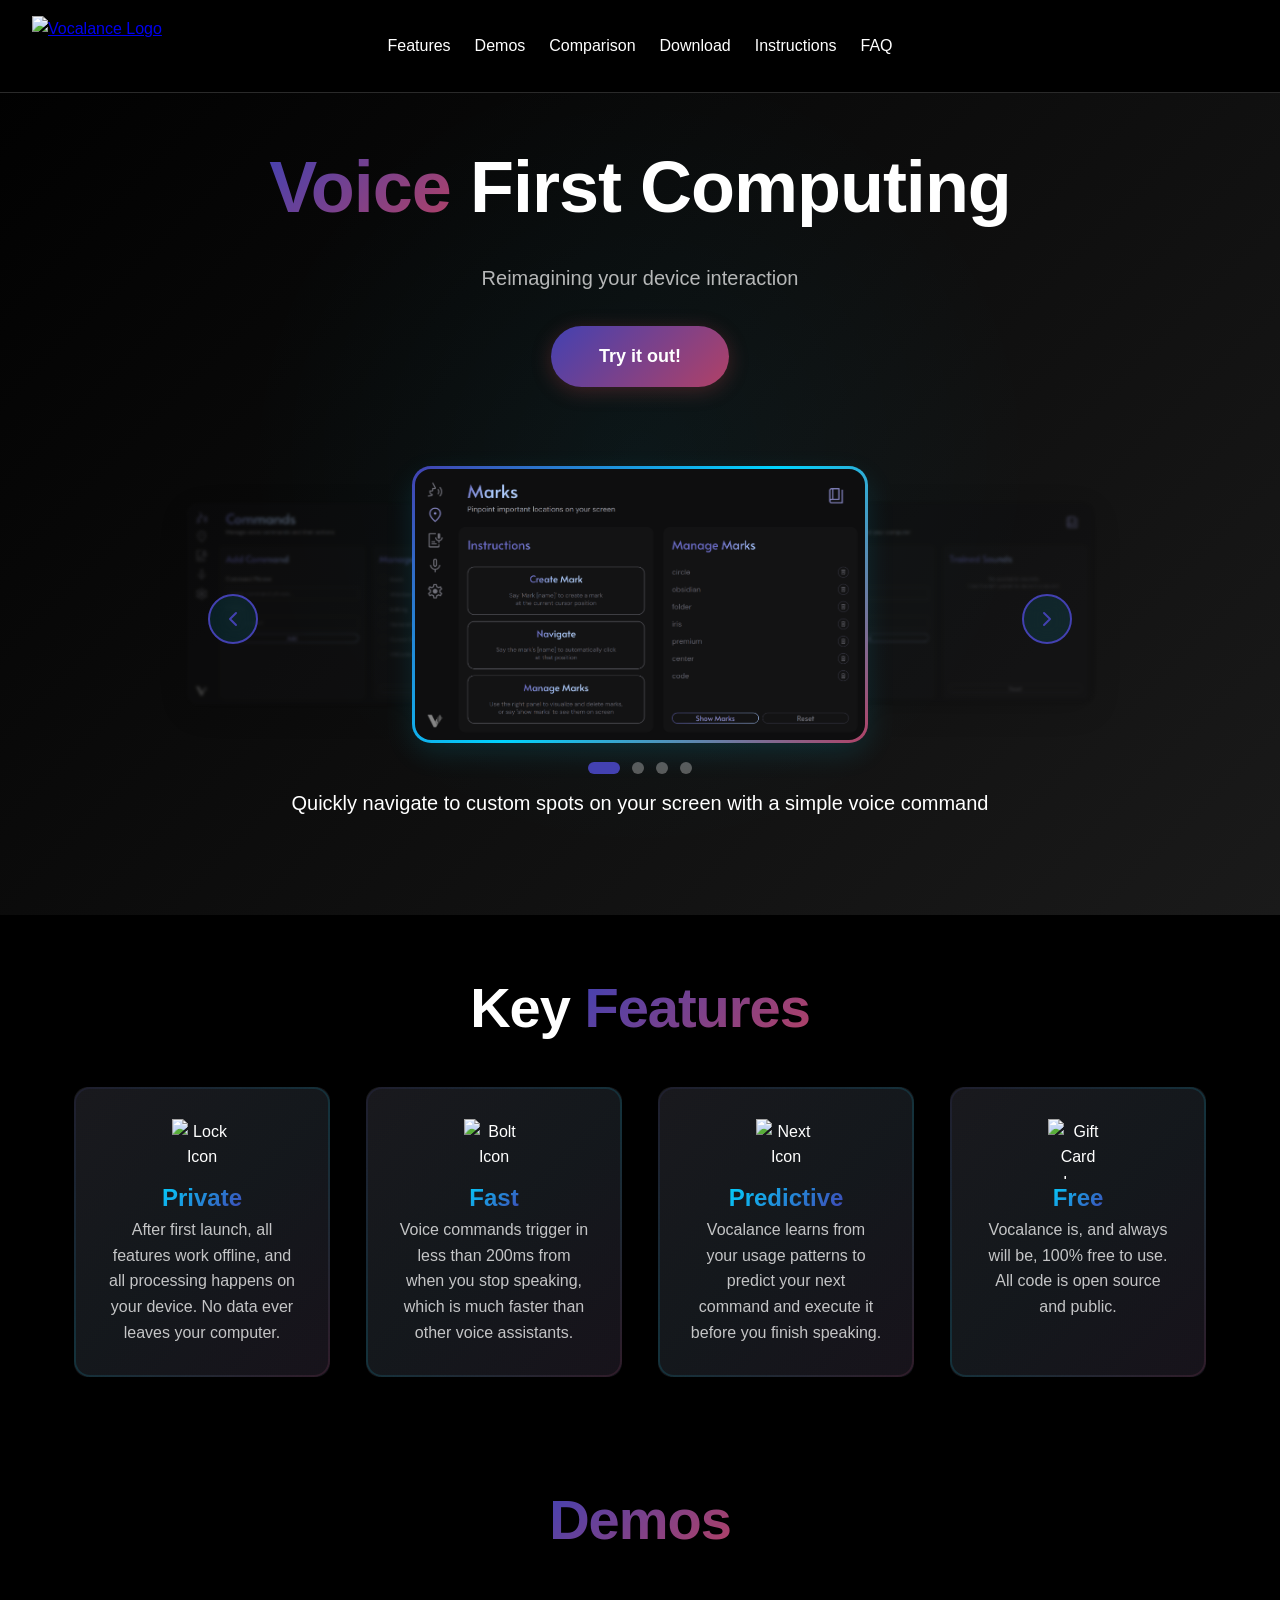
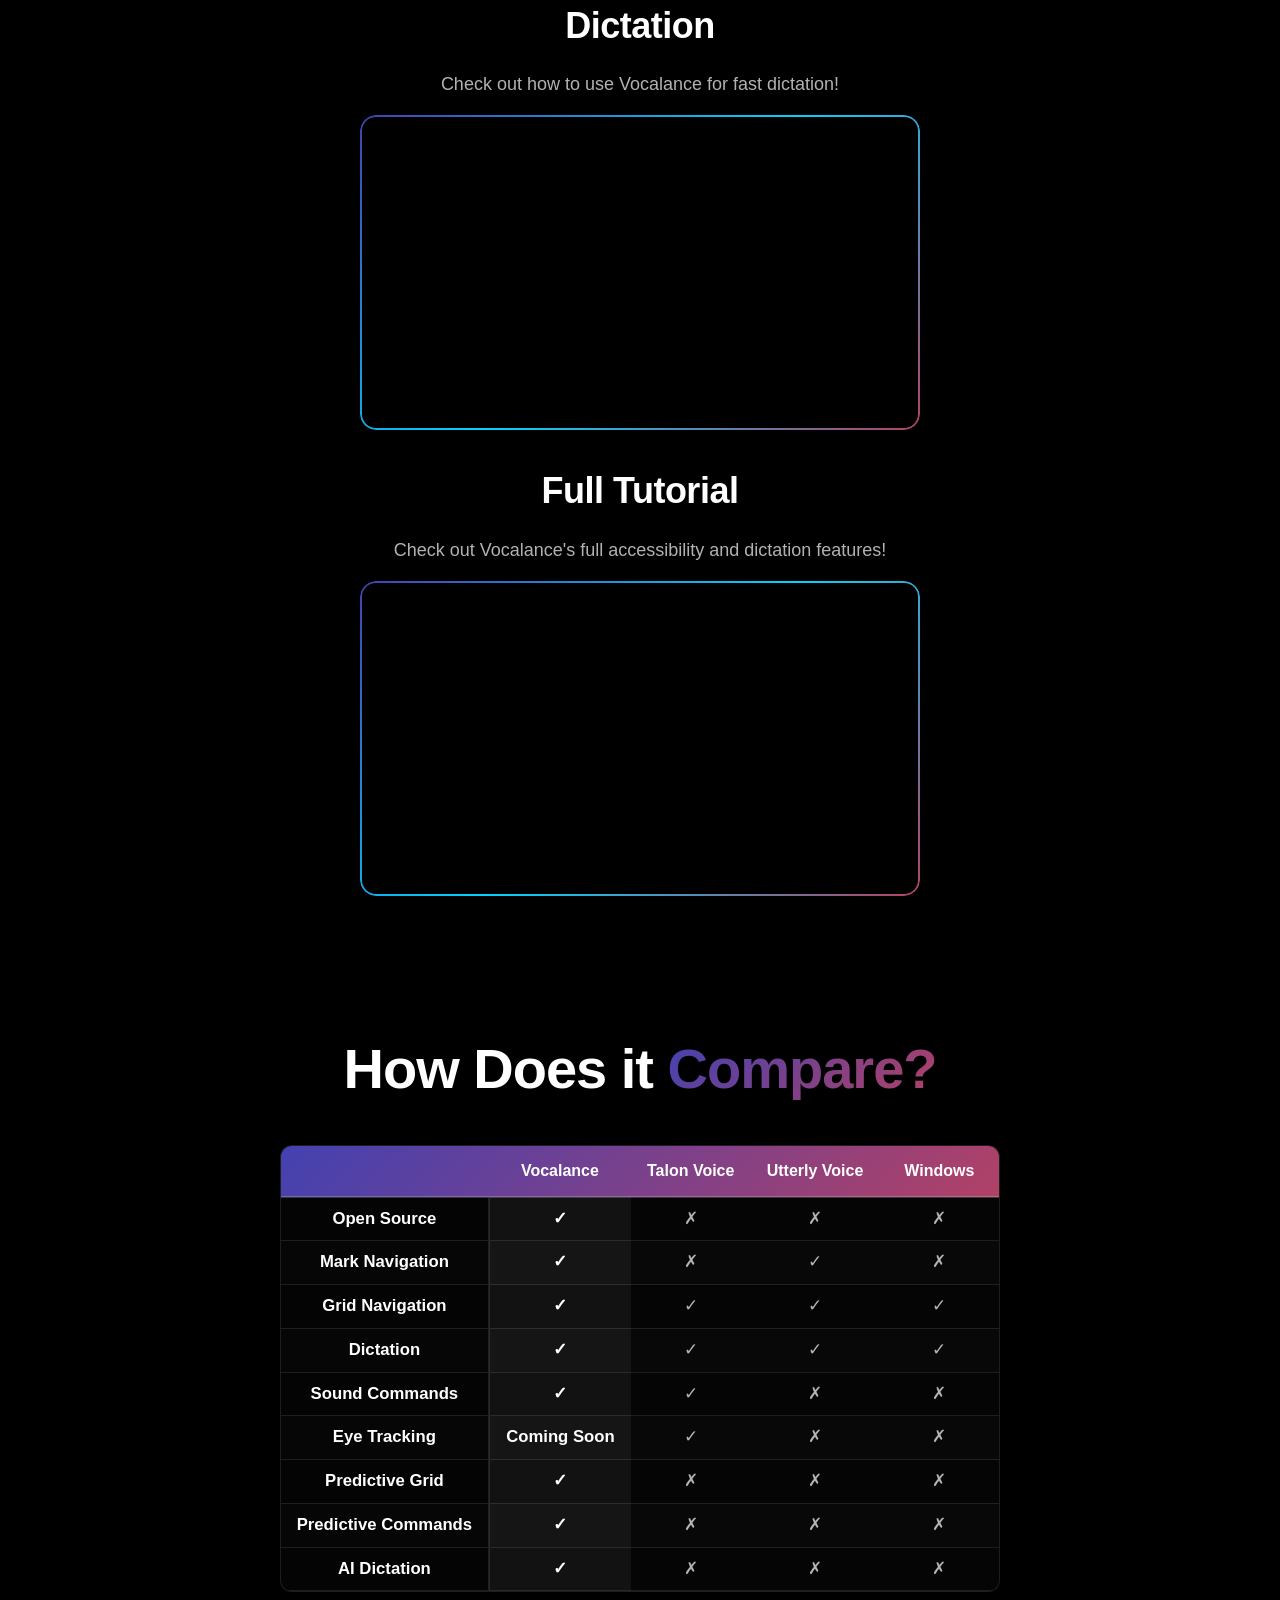
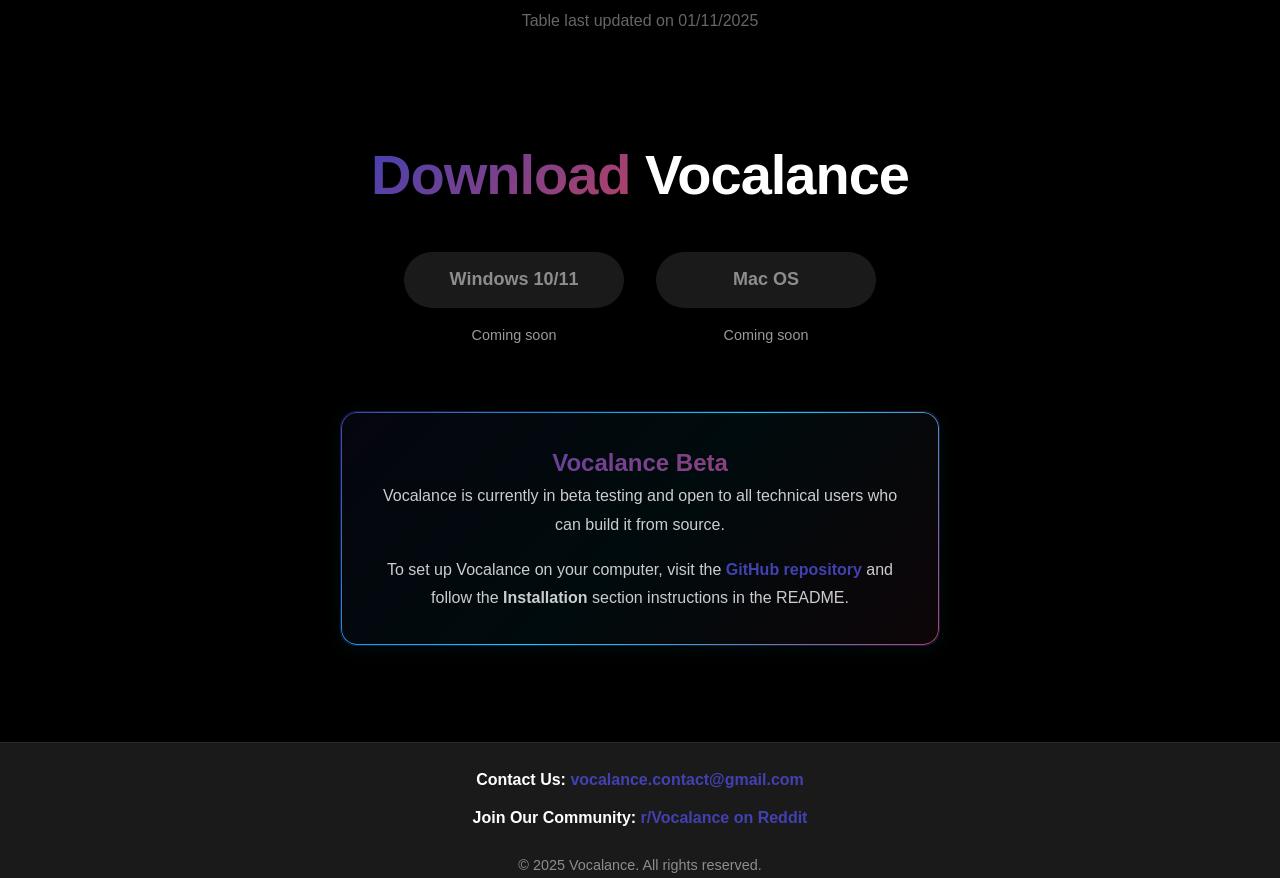
==== docs/index.html @ 8646b864 "update content" ====
<!DOCTYPE html>
<html lang="en">
<head>
    <meta charset="UTF-8">
    <meta name="viewport" content="width=device-width, initial-scale=1.0">
    <meta name="description" content="Vocalance - Modern, minimal, and clean">
    <title>Vocalance</title>
    <link rel="icon" type="image/x-icon" href="assets/icon.ico">
    <link rel="stylesheet" href="styles.css">
</head>
<body>
    <!-- Navigation Bar -->
    <nav class="navbar" id="navbar">
        <div class="nav-container">
            <div class="logo">
                <a href="index.html">
                    <img src="assets/vocalance_logo_full_size.png" alt="Vocalance Logo" class="logo-image">
                </a>
            </div>
            <button class="hamburger-menu" id="hamburger-menu" aria-label="Toggle navigation menu">
                <span></span>
                <span></span>
                <span></span>
            </button>
            <ul class="nav-links" id="nav-links">
                <li><a href="#features" class="nav-link">Features</a></li>
                <li><a href="#demo" class="nav-link">Demos</a></li>
                <li><a href="#comparison" class="nav-link">Comparison</a></li>
                <li><a href="#downloads" class="nav-link">Download</a></li>
                <li class="nav-dropdown">
                    <a href="instructions.html" class="nav-link">Instructions</a>
                    <ul class="dropdown-menu">
                        <li><a href="instructions.html#commands" class="dropdown-link">Commands</a></li>
                        <li><a href="instructions.html#marks" class="dropdown-link">Marks</a></li>
                        <li><a href="instructions.html#sounds" class="dropdown-link">Sounds</a></li>
                        <li><a href="instructions.html#dictation" class="dropdown-link">Dictation</a></li>
                        <li><a href="instructions.html#grid" class="dropdown-link">Grid</a></li>
                    </ul>
                </li>
                <li><a href="faq.html" class="nav-link">FAQ</a></li>
            </ul>
        </div>
    </nav>

    <!-- Hero Section -->
    <section class="hero">
        <div class="hero-content">
            <h1 class="tagline"><span class="key-text">Voice</span> First Computing</h1>
            <p class="subtitle">Reimagining your device interaction</p>
            <a href="#downloads" class="btn-cta">Try it out!</a>
            
            <!-- App Screenshots Carousel -->
            <div class="carousel-container">
                <button class="carousel-btn carousel-btn-prev" aria-label="Previous slide">
                    <svg width="24" height="24" viewBox="0 0 24 24" fill="none" stroke="currentColor" stroke-width="2" stroke-linecap="round" stroke-linejoin="round">
                        <polyline points="15 18 9 12 15 6"></polyline>
                    </svg>
                </button>
                
                <div class="carousel-wrapper">
                    <div class="carousel-slide active" data-text="Tab Text 1">
                        <img src="assets/app_screenshots/app_tab_1.png" alt="App Screenshot 1" class="carousel-image">
                    </div>
                    <div class="carousel-slide next" data-text="Tab Text 2">
                        <img src="assets/app_screenshots/app_tab_2.png" alt="App Screenshot 2" class="carousel-image">
                    </div>
                    <div class="carousel-slide prev" data-text="Tab Text 3">
                        <img src="assets/app_screenshots/app_tab_3.png" alt="App Screenshot 3" class="carousel-image">
                    </div>
                    <div class="carousel-slide" data-text="Tab Text 4">
                        <img src="assets/app_screenshots/app_tab_4.png" alt="App Screenshot 4" class="carousel-image">
                    </div>
                </div>
                
                <button class="carousel-btn carousel-btn-next" aria-label="Next slide">
                    <svg width="24" height="24" viewBox="0 0 24 24" fill="none" stroke="currentColor" stroke-width="2" stroke-linecap="round" stroke-linejoin="round">
                        <polyline points="9 18 15 12 9 6"></polyline>
                    </svg>
                </button>
                
                <div class="carousel-indicators">
                    <button class="carousel-indicator active" data-index="0" aria-label="Go to slide 1"></button>
                    <button class="carousel-indicator" data-index="1" aria-label="Go to slide 2"></button>
                    <button class="carousel-indicator" data-index="2" aria-label="Go to slide 3"></button>
                    <button class="carousel-indicator" data-index="3" aria-label="Go to slide 4"></button>
                </div>
                
                <div class="carousel-text-container">
                    <p class="carousel-text active">Quickly navigate to custom spots on your screen with a simple voice command</p>
                    <p class="carousel-text">Control clicking, scrolling and other commands with non verbal sounds</p>
                    <p class="carousel-text">Add your own computer shortcuts and map them to any spoken word</p>
                    <p class="carousel-text">Dictate on any website or application</p>
                </div>
            </div>
        </div>
    </section>

    <!-- Features Section -->
    <section id="features" class="features-section">
        <h2 class="section-title">Key <span class="key-text">Features</span></h2>
        <div class="features-grid">
            <div class="feature-card">
                <img src="assets/icons/lock.png" alt="Lock Icon" class="feature-icon">
                <h3 class="feature-title">Private</h3>
                <p class="feature-content">After first launch, all features work offline, and all processing happens on your device. No data ever leaves your computer.</p>
            </div>
            <div class="feature-card">
                <img src="assets/icons/bolt1.png" alt="Bolt Icon" class="feature-icon">
                <h3 class="feature-title">Fast</h3>
                <p class="feature-content">Voice commands trigger in less than 200ms from when you stop speaking, which is much faster than other voice assistants.</p>
            </div>
            <div class="feature-card">
                <img src="assets/icons/next.png" alt="Next Icon" class="feature-icon">
                <h3 class="feature-title">Predictive</h3>
                <p class="feature-content">Vocalance learns from your usage patterns to predict your next command and execute it before you finish speaking.</p>
            </div>
            <div class="feature-card">
                <img src="assets/icons/gift_card.png" alt="Gift Card Icon" class="feature-icon">
                <h3 class="feature-title">Free</h3>
                <p class="feature-content">Vocalance is, and always will be, 100% free to use. All code is open source and public.</p>
            </div>
        </div>
    </section>

    <!-- Demos Section -->
    <section id="demo" class="demos-section">
        <h2 class="section-title"><span class="key-text">Demos</span></h2>
        
        <!-- Dictation Demo -->
        <div class="demo-item">
            <h3 class="demo-title">Dictation</h3>
            <p class="demo-item-subtitle">Check out how to use Vocalance for fast dictation!</p>
            <div class="video-container-small">
                <div class="video-frame-small">
                    <iframe 
                        width="100%" 
                        height="100%" 
                        src="https://www.youtube.com/embed/U1dti4OEhZo"
                        title="Dictation Demo" 
                        frameborder="0" 
                        allow="accelerometer; autoplay; clipboard-write; encrypted-media; gyroscope; picture-in-picture; web-share" 
                        referrerpolicy="strict-origin-when-cross-origin" 
                        allowfullscreen>
                    </iframe>
                </div>
            </div>
        </div>
        
        <!-- Full Tutorial Demo -->
        <div class="demo-item">
            <h3 class="demo-title">Full Tutorial</h3>
            <p class="demo-item-subtitle">Check out Vocalance's full accessibility and dictation features!</p>
            <div class="video-container-small">
                <div class="video-frame-small">
                    <iframe 
                        width="100%" 
                        height="100%" 
                        src="https://www.youtube.com/embed/Dm8m_ApuiVU"
                        title="Full Tutorial" 
                        frameborder="0" 
                        allow="accelerometer; autoplay; clipboard-write; encrypted-media; gyroscope; picture-in-picture; web-share" 
                        referrerpolicy="strict-origin-when-cross-origin" 
                        allowfullscreen>
                    </iframe>
                </div>
            </div>
        </div>
    </section>

    <!-- Comparison Section -->
    <section id="comparison" class="comparison-section">
        <h2 class="section-title">How Does it <span class="key-text">Compare?</span></h2>
        <div class="comparison-content">
            <div class="comparison-table-container">
                <table class="comparison-table">
                    <thead>
                        <tr>
                            <th class="feature-column"></th>
                            <th class="vocalance-column">Vocalance</th>
                            <th>Talon Voice</th>
                            <th>Utterly Voice</th>
                            <th>Windows</th>
                        </tr>
                    </thead>
                    <tbody>
                        <tr>
                            <td class="feature-name">Open Source</td>
                            <td class="vocalance-value">✓</td>
                            <td>✗</td>
                            <td>✗</td>
                            <td>✗</td>
                        </tr>
                        <tr>
                            <td class="feature-name">Mark Navigation</td>
                            <td class="vocalance-value">✓</td>
                            <td>✗</td>
                            <td>✓</td>
                            <td>✗</td>
                        </tr>
                        <tr>
                            <td class="feature-name">Grid Navigation</td>
                            <td class="vocalance-value">✓</td>
                            <td>✓</td>
                            <td>✓</td>
                            <td>✓</td>
                        </tr>
                        <tr>
                            <td class="feature-name">Dictation</td>
                            <td class="vocalance-value">✓</td>
                            <td>✓</td>
                            <td>✓</td>
                            <td>✓</td>
                        </tr>
                        <tr>
                            <td class="feature-name">Sound Commands</td>
                            <td class="vocalance-value">✓</td>
                            <td>✓</td>
                            <td>✗</td>
                            <td>✗</td>
                        </tr>
                        <tr>
                            <td class="feature-name">Eye Tracking</td>
                            <td class="vocalance-value">Coming Soon</td>
                            <td>✓</td>
                            <td>✗</td>
                            <td>✗</td>
                        </tr>
                        <tr>
                            <td class="feature-name">Predictive Grid</td>
                            <td class="vocalance-value">✓</td>
                            <td>✗</td>
                            <td>✗</td>
                            <td>✗</td>
                        </tr>
                        <tr>
                            <td class="feature-name">Predictive Commands</td>
                            <td class="vocalance-value">✓</td>
                            <td>✗</td>
                            <td>✗</td>
                            <td>✗</td>
                        </tr>
                        <tr>
                            <td class="feature-name">AI Dictation</td>
                            <td class="vocalance-value">✓</td>
                            <td>✗</td>
                            <td>✗</td>
                            <td>✗</td>
                        </tr>
                    </tbody>
                </table>
            </div>
            <p class="last-updated-note" style="margin-top: 1rem; color: #666;">Table last updated on 01/11/2025</p>
        </div>
    </section>

    <!-- Downloads Section -->
    <section id="downloads" class="downloads-section">
        <h2 class="section-title"><span class="key-text">Download</span> Vocalance</h2>
        <div class="downloads-container">
            <div class="download-item">
                <button class="btn-download-simple btn-disabled">Windows 10/11</button>
                <p class="coming-soon-text">Coming soon</p>
            </div>
            <div class="download-item">
                <button class="btn-download-simple btn-disabled">Mac OS</button>
                <p class="coming-soon-text">Coming soon</p>
            </div>
        </div>
        
        <!-- Beta Notice -->
        <div class="beta-notice">
            <p class="beta-title">Vocalance Beta</p>
            <p class="beta-description">Vocalance is currently in beta testing and open to all technical users who can build it from source.</p>
            <p class="beta-description" style="margin-top: 1em;">To set up Vocalance on your computer, visit the <a href="https://github.com/rick12000/vocalance/" target="_blank" rel="noopener noreferrer" class="beta-link">GitHub repository</a> and follow the <strong>Installation</strong> section instructions in the README.</p>
        </div>
    </section>

    <!-- Footer -->
    <footer class="footer">
        <div class="footer-contact">
            <p><strong>Contact Us:</strong> <a href="mailto:vocalance.contact@gmail.com" class="footer-link">vocalance.contact@gmail.com</a></p>
            <p><strong>Join Our Community:</strong> <a href="https://www.reddit.com/r/Vocalance/" target="_blank" rel="noopener noreferrer" class="footer-link">r/Vocalance on Reddit</a></p>
        </div>
        <p>&copy; 2025 Vocalance. All rights reserved.</p>
    </footer>

    <script src="script.js"></script>
</body>
</html>
---- docs/styles.css ----
/* =====================
   CSS Reset & Base Styles
   ===================== */

* {
    margin: 0;
    padding: 0;
    box-sizing: border-box;
}

:root {
    /* Color Palette */
    --color-black: #000000;
    --color-charcoal: #1a1a1a;
    --color-dark-gray: #2a2a2a;
    --color-white: #ffffff;
    --color-electric-blue: #4341b1;
    --color-electric-blue-hover: #3f3a8d;
    --color-electric-blue-gradient-end: #b14166;
    
    /* Typography */
    --font-primary: -apple-system, BlinkMacSystemFont, 'Segoe UI', 'Roboto', 'Oxygen', 'Ubuntu', 'Cantarell', sans-serif;
    
    /* Desktop Spacing System */
    --section-padding-vertical: 3rem;
    --section-padding-horizontal: 2rem;
    --content-gap: 2rem;
    --element-gap: 1rem;
    --element-margin: 2rem;
    --nav-link-spacing: 0.75rem;
    --list-padding-left: 2rem;
    
    /* Hero Section Spacing (Desktop) */
    --hero-padding-top: calc(80px + 4rem);
    --hero-padding-bottom: 4rem;
    --hero-spacing-internal: 2rem;
    
    /* Carousel Spacing (Desktop) */
    --carousel-margin-top: 2rem;
    --carousel-margin-bottom: 2rem;
    --carousel-text-spacing: 2rem;
    
    /* Transitions */
    --transition-smooth: all 0.3s ease;
    
    /* Mobile Gesture Safety (prevent unwanted zoom) */
    touch-action: manipulation;
}

/* Mobile Spacing Overrides */
@media (max-width: 768px) {
    :root {
        /* Mobile Spacing System */
        --section-padding-vertical: 1.5rem;
        --section-padding-horizontal: 1.25rem;
        --content-gap: 1.5rem;
        --element-gap: 1rem;
        --element-margin: 1.25rem;
        --list-padding-left: 1.25rem;
        
        /* Hero Section Spacing (Mobile) */
        --hero-padding-top: calc(60px + 2rem);
        --hero-padding-bottom: 1.5rem;
        --hero-spacing-internal: 1.25rem;
        
        /* Carousel Spacing (Mobile) */
        --carousel-margin-top: 1rem;
        --carousel-margin-bottom: 1.5rem;
        --carousel-text-spacing: 0.5rem;
    }
}

@media (max-width: 480px) {
    :root {
        /* Mobile (Small) Spacing System */
        --section-padding-vertical: 1rem;
        --section-padding-horizontal: 1rem;
        --content-gap: 1.25rem;
        --element-gap: 0.75rem;
        --element-margin: 1rem;
        --list-padding-left: 1rem;
        
        /* Hero Section Spacing (Small Mobile) */
        --hero-padding-top: calc(60px + 1.5rem);
        --hero-padding-bottom: 1rem;
        --hero-spacing-internal: 1rem;
        
        /* Carousel Spacing (Small Mobile) */
        --carousel-margin-top: 0.75rem;
        --carousel-margin-bottom: 1.25rem;
        --carousel-text-spacing: 0.5rem;
    }
}

html {
    scroll-behavior: smooth;
    scroll-padding-top: 80px;
    overflow-x: hidden;
    width: 100%;
    max-width: 100vw;
}

body {
    font-family: var(--font-primary);
    background-color: var(--color-black);
    color: var(--color-white);
    line-height: 1.6;
    overflow-x: hidden;
    width: 100%;
    max-width: 100vw;
    position: relative;
}

/* =====================
   Navigation Bar
   ===================== */

.navbar {
    position: fixed;
    top: 0;
    left: 0;
    width: 100%;
    max-width: 100vw;
    background-color: rgba(0, 0, 0, 0.95);
    backdrop-filter: blur(10px);
    z-index: 1000;
    border-bottom: 1px solid var(--color-dark-gray);
    transition: var(--transition-smooth);
    overflow: visible;
    box-sizing: border-box;
}

.navbar.scrolled {
    background-color: rgba(0, 0, 0, 0.98);
    box-shadow: 0 4px 20px rgba(0, 212, 255, 0.1);
}

.nav-container {
    max-width: 100%;
    width: 100%;
    margin: 0 auto;
    padding: 1rem 2rem;
    display: flex;
    align-items: center;
    position: relative;
    overflow: visible;
    box-sizing: border-box;
}

.logo {
    display: flex;
    align-items: center;
}

.logo-image {
    height: 60px;
    width: auto;
    display: block;
    transition: var(--transition-smooth);
}

.logo-image:hover {
    opacity: 0.8;
}

.nav-links {
    position: absolute;
    left: 50%;
    transform: translateX(-50%);
    display: flex;
    list-style: none;
    gap: 0;
    flex-wrap: nowrap;
    justify-content: center;
}

.nav-link {
    color: var(--color-white);
    text-decoration: none;
    font-size: 1rem;
    font-weight: 500;
    transition: var(--transition-smooth);
    position: relative;
    padding: 0.5rem var(--nav-link-spacing);
    white-space: nowrap;
    touch-action: manipulation;
    -webkit-tap-highlight-color: transparent;
    display: flex;
    align-items: center;
    min-height: 44px;
}

.nav-link::after {
    content: '';
    position: absolute;
    bottom: 0;
    left: 0;
    width: 0;
    height: 2px;
    background-color: var(--color-electric-blue);
    transition: width 0.3s ease;
}

.nav-link:hover {
    color: var(--color-electric-blue);
}

.nav-link:hover::after {
    width: 100%;
}

/* Dropdown Menu Styles */
.nav-dropdown {
    position: relative;
}

.dropdown-menu {
    position: absolute;
    top: 100%;
    left: 50%;
    transform: translateX(-50%);
    background-color: rgba(0, 0, 0, 0.98);
    backdrop-filter: blur(10px);
    border: 1px solid var(--color-dark-gray);
    border-radius: 8px;
    padding: 0.5rem 0;
    min-width: 160px;
    opacity: 0;
    visibility: hidden;
    transition: opacity 0.3s ease, visibility 0.3s ease;
    z-index: 1000;
    margin-top: 0.5rem;
    box-shadow: 0 4px 20px rgba(0, 0, 0, 0.3);
}

.nav-dropdown:hover .dropdown-menu {
    opacity: 1;
    visibility: visible;
}

.dropdown-menu li {
    list-style: none;
}

.dropdown-link {
    display: block;
    padding: 0.75rem 1.5rem;
    color: var(--color-white);
    text-decoration: none;
    font-size: 0.95rem;
    font-weight: 500;
    transition: var(--transition-smooth);
    white-space: nowrap;
}

.dropdown-link:hover {
    background-color: rgba(67, 65, 177, 0.2);
    color: var(--color-electric-blue);
}

/* Hamburger Menu (Mobile) */
.hamburger-menu {
    display: none;
    flex-direction: column;
    background: transparent;
    border: none;
    cursor: pointer;
    padding: 0.5rem;
    z-index: 1001;
    margin-left: auto;
}

.hamburger-menu span {
    width: 24px;
    height: 2px;
    background-color: var(--color-white);
    margin: 5px 0;
    transition: var(--transition-smooth);
    border-radius: 2px;
}

.hamburger-menu.active span:nth-child(1) {
    transform: rotate(45deg) translate(10px, 10px);
}

.hamburger-menu.active span:nth-child(2) {
    opacity: 0;
}

.hamburger-menu.active span:nth-child(3) {
    transform: rotate(-45deg) translate(7px, -7px);
}

/* =====================
   Hero Section
   ===================== */

.hero {
    min-height: 100vh;
    display: flex;
    align-items: center;
    justify-content: center;
    padding: var(--hero-padding-top) var(--section-padding-horizontal) calc(var(--hero-padding-bottom) + var(--content-gap));
    background: linear-gradient(135deg, var(--color-black) 0%, var(--color-charcoal) 100%);
    position: relative;
    overflow: visible;
}

.hero::before {
    content: '';
    position: absolute;
    top: 50%;
    left: 50%;
    transform: translate(-50%, -50%);
    width: 800px;
    height: 800px;
    background: radial-gradient(circle, rgba(0, 212, 255, 0.05) 0%, transparent 70%);
    pointer-events: none;
}

.hero-content {
    text-align: center;
    max-width: 900px;
    position: relative;
    z-index: 1;
    width: 100%;
    padding: 0 0.5rem;
}

.tagline {
    font-size: clamp(2.5rem, 6vw, 4.5rem);
    font-weight: 700;
    margin-bottom: var(--hero-spacing-internal);
    letter-spacing: -1px;
    line-height: 1.2;
    color: var(--color-white);
    animation: fadeInUp 0.8s ease-out;
    word-wrap: break-word;
    overflow-wrap: break-word;
}

.key-text {
    background: linear-gradient(135deg, var(--color-electric-blue) 0%, var(--color-electric-blue-gradient-end) 100%);
    -webkit-background-clip: text;
    -webkit-text-fill-color: transparent;
    background-clip: text;
}

.subtitle {
    font-size: clamp(1rem, 2vw, 1.25rem);
    color: rgba(255, 255, 255, 0.7);
    margin-bottom: var(--hero-spacing-internal);
    font-weight: 400;
    animation: fadeInUp 0.8s ease-out 0.2s both;
}

.btn-cta {
    display: inline-block;
    padding: 1rem 3rem;
    background: linear-gradient(135deg, var(--color-electric-blue) 0%, var(--color-electric-blue-gradient-end) 100%);
    color: var(--color-white);
    text-decoration: none;
    font-size: 1.125rem;
    font-weight: 600;
    border-radius: 50px;
    transition: var(--transition-smooth);
    box-shadow: 0 4px 20px rgba(187, 70, 76, 0.3);
    animation: fadeInUp 0.8s ease-out 0.4s both;
    border: none;
    cursor: pointer;
    user-select: none;
    -webkit-user-select: none;
    -webkit-tap-highlight-color: transparent;
    min-height: 44px;
    min-width: 44px;
    touch-action: manipulation;
}

.btn-cta:hover {
    background: linear-gradient(135deg, var(--color-electric-blue-hover) 0%, var(--color-electric-blue) 100%);
    transform: translateY(-2px);
    box-shadow: 0 6px 30px rgba(187, 70, 76, 0.5);
}

.btn-cta:active {
    transform: translateY(0);
}

/* =====================
   Carousel Section
   ===================== */

.carousel-container {
    margin-top: var(--carousel-margin-top);
    margin-bottom: calc(var(--carousel-margin-bottom) + var(--content-gap));
    width: 100%;
    max-width: 1200px;
    position: relative;
    padding: 0 var(--section-padding-horizontal);
    pointer-events: none;
}

/* Add spacing after carousel section before next section */
.carousel-container + * {
    margin-top: var(--content-gap);
}

.carousel-container > * {
    pointer-events: auto;
}

.carousel-wrapper {
    position: relative;
    width: 100%;
    height: 400px;
    display: flex;
    align-items: center;
    justify-content: center;
    overflow: visible;
    pointer-events: none;
}

.carousel-slide {
    position: absolute;
    width: 450px;
    left: 50%;
    top: 50%;
    margin-left: -225px; /* Half of width for centering */
    margin-top: -150px; /* Approximate half of height */
    border-radius: 16px;
    overflow: visible;
    box-shadow: 0 10px 40px rgba(0, 0, 0, 0.3);
    transition: transform 0.6s cubic-bezier(0.4, 0, 0.2, 1), 
                opacity 0.6s cubic-bezier(0.4, 0, 0.2, 1),
                filter 0.6s cubic-bezier(0.4, 0, 0.2, 1);
    opacity: 0;
    visibility: hidden;
    pointer-events: none;
    transform: scale(0.8) translateX(0);
    z-index: 1;
    background: var(--color-black);
}

/* Gradient border effect - wraps around the slide */
.carousel-slide::before {
    content: '';
    position: absolute;
    inset: -3px;
    border-radius: 19px;
    background: linear-gradient(135deg, #4341b1 0%, #00d4ff 50%, #b14166 100%);
    opacity: 0;
    transition: opacity 0.6s ease;
    pointer-events: none;
    z-index: -1;
}

.carousel-slide.active {
    opacity: 1;
    visibility: visible;
    transform: scale(1) translateX(0);
    z-index: 10;
    box-shadow: 0 10px 30px rgba(0, 212, 255, 0.15);
    pointer-events: none;
}

.carousel-slide.active::before {
    opacity: 1;
}

.carousel-slide.prev {
    opacity: 0.4;
    visibility: visible;
    transform: scale(0.75) translateX(-380px);
    filter: blur(2px);
    pointer-events: none;
    z-index: 5;
}

.carousel-slide.next {
    opacity: 0.4;
    visibility: visible;
    transform: scale(0.75) translateX(380px);
    filter: blur(2px);
    pointer-events: none;
    z-index: 5;
}

.carousel-image {
    width: 100%;
    height: auto;
    display: block;
    user-select: none;
    -webkit-user-drag: none;
    position: relative;
    z-index: 1;
    border-radius: 16px;
    overflow: hidden;
}

.carousel-btn {
    position: absolute;
    top: 50%;
    transform: translateY(-50%);
    background-color: rgba(0, 212, 255, 0.1);
    border: 2px solid var(--color-electric-blue);
    color: var(--color-electric-blue);
    width: 50px;
    height: 50px;
    border-radius: 50%;
    display: flex;
    align-items: center;
    justify-content: center;
    cursor: pointer;
    transition: var(--transition-smooth);
    z-index: 100;
    backdrop-filter: blur(10px);
    touch-action: manipulation;
    -webkit-tap-highlight-color: transparent;
    user-select: none;
    -webkit-user-select: none;
    min-height: 44px;
    min-width: 44px;
}

.carousel-btn:hover {
    background-color: var(--color-electric-blue);
    color: var(--color-black);
    transform: translateY(-50%) scale(1.1);
    box-shadow: 0 0 20px rgba(0, 212, 255, 0.5);
}

.carousel-btn:active {
    transform: translateY(-50%) scale(0.95);
}

.carousel-btn-prev {
    left: 10px;
}

.carousel-btn-next {
    right: 10px;
}

.carousel-btn svg {
    width: 24px;
    height: 24px;
}

.carousel-indicators {
    position: absolute;
    bottom: 45px;
    left: 50%;
    transform: translateX(-50%);
    display: flex;
    gap: 12px;
    z-index: 100;
}

.carousel-indicator {
    width: 12px;
    height: 12px;
    border-radius: 50%;
    background-color: rgba(255, 255, 255, 0.3);
    border: none;
    cursor: pointer;
    transition: var(--transition-smooth);
    padding: 0;
    touch-action: manipulation;
    -webkit-tap-highlight-color: transparent;
}

.carousel-indicator:hover {
    background-color: rgba(255, 255, 255, 0.5);
    transform: scale(1.2);
}

.carousel-indicator.active {
    background-color: var(--color-electric-blue);
    width: 32px;
    border-radius: 6px;
}

.carousel-text-container {
    position: absolute;
    bottom: 0;
    left: 50%;
    transform: translateX(-50%);
    width: 100%;
    height: auto;
    margin-bottom: var(--carousel-text-spacing);
}

.carousel-text {
    position: absolute;
    width: 100%;
    text-align: center;
    color: var(--color-white);
    font-size: clamp(1rem, 2vw, 1.25rem);
    font-weight: 400;
    opacity: 0;
    transform: translateY(10px);
    transition: all 0.6s cubic-bezier(0.4, 0, 0.2, 1);
    pointer-events: none;
}

.carousel-text.active {
    opacity: 1;
    transform: translateY(0);
}

/* =====================
   Features Section
   ===================== */

.features-section {
    padding: var(--section-padding-vertical) var(--section-padding-horizontal);
    max-width: 1200px;
    margin: 0 auto;
}

.section-title {
    font-size: clamp(2rem, 5vw, 3.5rem);
    font-weight: 700;
    text-align: center;
    margin-bottom: var(--content-gap);
    letter-spacing: -1px;
    color: var(--color-white);
}

.features-grid {
    display: grid;
    grid-template-columns: repeat(auto-fit, minmax(250px, 1fr));
    gap: var(--content-gap);
    margin-top: var(--element-gap);
}

.feature-card {
    background: linear-gradient(135deg, rgba(26, 26, 26, 0.9) 0%, rgba(20, 20, 28, 0.85) 100%);
    padding: var(--element-margin);
    border-radius: 16px;
    border: 2px solid transparent;
    position: relative;
    overflow: hidden;
    box-shadow: 0 4px 15px rgba(0, 0, 0, 0.2);
    text-align: center;
    display: flex;
    flex-direction: column;
    align-items: center;
    background-clip: padding-box;
}

.feature-card::before {
    content: '';
    position: absolute;
    top: 0;
    left: 0;
    right: 0;
    bottom: 0;
    border-radius: 16px;
    padding: 2px;
    background: linear-gradient(135deg, #4341b1 0%, #00d4ff 50%, #b14166 100%);
    -webkit-mask: linear-gradient(#fff 0 0) content-box, linear-gradient(#fff 0 0);
    -webkit-mask-composite: xor;
    mask-composite: exclude;
    z-index: -1;
    pointer-events: none;
}

.feature-card::after {
    content: '';
    position: absolute;
    top: 0;
    left: 0;
    right: 0;
    bottom: 0;
    background: linear-gradient(135deg, rgba(67, 65, 177, 0.04) 0%, rgba(0, 212, 255, 0.02) 50%, rgba(177, 65, 102, 0.04) 100%);
    border-radius: 16px;
    pointer-events: none;
    z-index: 0;
}

.feature-icon {
    width: 60px;
    height: 60px;
    margin-bottom: var(--spacing-sm);
    display: block;
    position: relative;
    z-index: 1;
}

.feature-title {
    font-size: 1.5rem;
    font-weight: 600;
    margin-bottom: var(--spacing-sm);
    background: linear-gradient(135deg, #00d4ff 0%, #4341b1 100%);
    -webkit-background-clip: text;
    -webkit-text-fill-color: transparent;
    background-clip: text;
    position: relative;
    z-index: 1;
    text-align: center;
}

.feature-content {
    font-size: 1rem;
    color: rgba(255, 255, 255, 0.75);
    line-height: 1.6;
    position: relative;
    z-index: 1;
    text-align: center;
}

/* =====================
   Comparison Section
   ===================== */

.comparison-section {
    padding: var(--section-padding-vertical) var(--section-padding-horizontal);
    max-width: 1200px;
    margin: 0 auto;
    min-height: 60vh;
    display: flex;
    flex-direction: column;
    justify-content: center;
}

.comparison-content {
    max-width: 800px;
    margin: 0 auto;
    text-align: center;
}

.comparison-description {
    font-size: 1.125rem;
    color: rgba(255, 255, 255, 0.7);
    line-height: 1.8;
}

/* Comparison Table Styles */
.comparison-table-container {
    overflow-x: auto;
    margin-top: var(--spacing-sm);
    border-radius: 12px;
    background: rgba(255, 255, 255, 0.02);
    backdrop-filter: blur(10px);
    border: 1px solid rgba(255, 255, 255, 0.1);
}

.comparison-table {
    width: 100%;
    border-collapse: collapse;
    font-size: 0.95rem;
    min-width: 600px;
}

.comparison-table thead {
    background: linear-gradient(135deg, var(--color-electric-blue) 0%, var(--color-electric-blue-gradient-end) 100%);
}

.comparison-table th {
    padding: 0.75rem 1rem;
    text-align: center;
    font-weight: 600;
    font-size: 1rem;
    color: var(--color-white);
    border-bottom: 2px solid rgba(255, 255, 255, 0.2);
    min-width: 120px; /* Minimum width to fit longest content */
}

.comparison-table tbody tr {
    border-bottom: 1px solid rgba(255, 255, 255, 0.1);
    transition: var(--transition-smooth);
}

.comparison-table tbody tr:hover {
    background: rgba(255, 255, 255, 0.03);
}

.comparison-table tbody tr:nth-child(even) {
    background: rgba(255, 255, 255, 0.01);
}

.comparison-table td {
    padding: 0.5rem 1rem;
    color: var(--color-white);
    vertical-align: middle;
    min-width: 120px; /* Minimum width to fit longest content */
}

/* Subtle Vocalance column highlighting */
.comparison-table tbody td:nth-child(2) {
    background: rgba(255, 255, 255, 0.05);
    border-left: 2px solid var(--color-electric-blue);
}

.feature-name {
    font-weight: 600;
    color: rgba(255, 255, 255, 0.9);
    text-align: center;
    border-right: 2px solid rgba(255, 255, 255, 0.1);
    background: rgba(0, 0, 0, 0.2);
}

.vocalance-value {
    text-align: center;
    font-weight: 600;
}

.table-logo {
    height: 40px;
    width: auto;
    display: block;
    margin: 0 auto;
    filter: brightness(0) invert(1); /* Make logo white to match table header text */
}

.comparison-table tbody td:not(.feature-name):not(.vocalance-value) {
    text-align: center;
    color: rgba(255, 255, 255, 0.7);
    font-weight: 500;
}

/* Checkmark and cross styling */
.comparison-table td {
    font-size: 1.1em;
}

/* Responsive adjustments for table */
@media (max-width: 768px) {
    .comparison-table-container {
        margin: var(--spacing-md) auto 0;
        border-radius: 8px;
        overflow-x: auto;
        -webkit-overflow-scrolling: touch;
    }

    .comparison-table {
        font-size: 0.85rem;
        min-width: 500px;
    }

    .comparison-table th,
    .comparison-table td {
        padding: 0.5rem 0.4rem;
        font-size: 0.8rem;
    }

    .comparison-table th {
        padding: 0.6rem 0.4rem;
    }

    .feature-name {
        text-align: left;
        padding: 0.5rem 0.4rem;
        min-width: 80px;
    }

    .comparison-table td {
        min-width: 70px;
    }
}

@media (max-width: 480px) {
    .comparison-table-container {
        overflow-x: auto;
        -webkit-overflow-scrolling: touch;
        margin: var(--spacing-md) calc(var(--spacing-sm) * -1) 0;
        border-radius: 0;
    }

    .comparison-table {
        font-size: 0.75rem;
        min-width: 400px;
    }

    .comparison-table th,
    .comparison-table td {
        padding: 0.4rem 0.3rem;
        font-size: 0.7rem;
    }

    .comparison-table th {
        min-width: 60px;
    }

    .feature-name {
        min-width: 70px;
        font-size: 0.7rem;
    }

    .comparison-table td {
        min-width: 60px;
    }
}

/* =====================
   Downloads Section
   ===================== */

.downloads-section {
    padding: var(--section-padding-vertical) var(--section-padding-horizontal) calc(var(--section-padding-vertical) * 2);
    max-width: 1200px;
    margin: 0 auto;
}

.downloads-container {
    display: flex;
    justify-content: center;
    align-items: stretch;
    gap: var(--content-gap);
    margin-top: var(--element-gap);
}

.download-item {
    display: flex;
    flex-direction: column;
    align-items: center;
    gap: var(--element-gap);
    height: auto;
    justify-content: flex-start;
}

.coming-soon-text {
    color: rgba(255, 255, 255, 0.6);
    font-size: 0.9rem;
    font-weight: 400;
    margin: 0;
    margin-top: var(--spacing-xs);
}

.btn-download-simple {
    display: flex;
    align-items: center;
    justify-content: center;
    min-width: 220px;
    width: 220px;
    height: 56px;
    padding: 0 2rem;
    background: linear-gradient(135deg, var(--color-electric-blue) 0%, var(--color-electric-blue-gradient-end) 100%);
    color: var(--color-white);
    text-decoration: none;
    font-size: 1.125rem;
    font-weight: 600;
    border-radius: 50px;
    transition: var(--transition-smooth);
    box-shadow: 0 4px 15px rgba(67, 65, 177, 0.3);
    border: none;
    cursor: pointer;
    text-align: center;
    white-space: nowrap;
    box-sizing: border-box;
}

.btn-download-simple:hover:not(.btn-disabled) {
    background: linear-gradient(135deg, var(--color-electric-blue-hover) 0%, var(--color-electric-blue) 100%);
    transform: translateY(-2px);
    box-shadow: 0 6px 20px rgba(67, 65, 177, 0.4);
}

.btn-download-simple:active:not(.btn-disabled) {
    transform: translateY(0);
}

.btn-disabled {
    background: rgba(255, 255, 255, 0.1);
    color: rgba(255, 255, 255, 0.5);
    cursor: not-allowed;
    box-shadow: none;
}

/* =====================
   Beta Notice Section
   ===================== */

.beta-notice {
    margin-top: calc(var(--content-gap) * 2);
    padding: var(--element-margin);
    background: linear-gradient(135deg, rgba(67, 65, 177, 0.08) 0%, rgba(0, 212, 255, 0.05) 50%, rgba(177, 65, 102, 0.08) 100%);
    border: 1px solid rgba(67, 65, 177, 0.3);
    border-radius: 16px;
    text-align: center;
    max-width: 600px;
    margin-left: auto;
    margin-right: auto;
    backdrop-filter: blur(10px);
    box-shadow: 0 4px 20px rgba(0, 212, 255, 0.05);
}

.beta-notice::before {
    content: '';
    position: absolute;
    top: 0;
    left: 0;
    right: 0;
    bottom: 0;
    border-radius: 16px;
    padding: 1px;
    background: linear-gradient(135deg, #4341b1 0%, #00d4ff 50%, #b14166 100%);
    -webkit-mask: linear-gradient(#fff 0 0) content-box, linear-gradient(#fff 0 0);
    -webkit-mask-composite: xor;
    mask-composite: exclude;
    z-index: -1;
    pointer-events: none;
}

.beta-title {
    font-size: 1.5rem;
    font-weight: 700;
    background: linear-gradient(135deg, var(--color-electric-blue) 0%, var(--color-electric-blue-gradient-end) 100%);
    -webkit-background-clip: text;
    -webkit-text-fill-color: transparent;
    background-clip: text;
    margin-bottom: var(--spacing-sm);
}

.beta-description {
    font-size: 1rem;
    color: rgba(255, 255, 255, 0.8);
    line-height: 1.8;
    margin: 0;
}

.beta-link {
    color: var(--color-electric-blue);
    text-decoration: none;
    font-weight: 600;
    transition: var(--transition-smooth);
    border-bottom: 2px solid transparent;
}

.beta-link:hover {
    color: var(--color-electric-blue-gradient-end);
    border-bottom-color: var(--color-electric-blue);
}

.beta-link:active {
    opacity: 0.8;
}

/* =====================
   Demos Section
   ===================== */

.demos-section {
    padding: var(--section-padding-vertical) var(--section-padding-horizontal);
    max-width: 1200px;
    margin: 0 auto;
}

.demos-section .section-title {
    margin-bottom: var(--content-gap);
}

.demo-item {
    display: flex;
    flex-direction: column;
    align-items: center;
    margin-bottom: var(--content-gap);
    margin-top: var(--content-gap);
}

.demo-title {
    font-size: clamp(1.5rem, 3vw, 2.25rem);
    font-weight: 700;
    text-align: center;
    margin-bottom: var(--element-gap);
    letter-spacing: -0.5px;
    color: var(--color-white);
}

.demo-item-subtitle {
    font-size: clamp(0.95rem, 1.5vw, 1.125rem);
    color: rgba(255, 255, 255, 0.7);
    text-align: center;
    margin-bottom: var(--element-gap);
    font-weight: 400;
    max-width: 600px;
}

.video-container-small {
    display: flex;
    justify-content: center;
    align-items: center;
    width: 100%;
}

.video-frame-small {
    position: relative;
    width: 100%;
    max-width: 560px;
    aspect-ratio: 16 / 9;
    border-radius: 16px;
    overflow: hidden;
    box-shadow: 0 10px 40px rgba(0, 0, 0, 0.3);
}

.video-frame-small::before {
    content: '';
    position: absolute;
    top: 0;
    left: 0;
    right: 0;
    bottom: 0;
    border-radius: 16px;
    padding: 2px;
    background: linear-gradient(135deg, #4341b1 0%, #00d4ff 50%, #b14166 100%);
    -webkit-mask: linear-gradient(#fff 0 0) content-box, linear-gradient(#fff 0 0);
    -webkit-mask-composite: xor;
    mask-composite: exclude;
    z-index: 1;
    pointer-events: none;
}

/* Keep old demo section styles for backward compatibility */
.demo-section {
    padding: var(--section-padding-vertical) var(--section-padding-horizontal);
    max-width: 1200px;
    margin: 0 auto;
}

.demo-section .section-title {
    margin-bottom: var(--element-gap);
}

.demo-subtitle {
    font-size: clamp(1rem, 2vw, 1.125rem);
    color: rgba(255, 255, 255, 0.7);
    text-align: center;
    margin-bottom: var(--element-gap);
    font-weight: 400;
}

.video-container {
    display: flex;
    justify-content: center;
    align-items: center;
    margin-top: var(--spacing-lg);
}

.video-frame {
    position: relative;
    width: 100%;
    max-width: 800px;
    aspect-ratio: 16 / 9;
    border-radius: 16px;
    overflow: hidden;
    box-shadow: 0 10px 40px rgba(0, 0, 0, 0.3);
}

.video-frame::before {
    content: '';
    position: absolute;
    top: 0;
    left: 0;
    right: 0;
    bottom: 0;
    border-radius: 16px;
    padding: 2px;
    background: linear-gradient(135deg, #4341b1 0%, #00d4ff 50%, #b14166 100%);
    -webkit-mask: linear-gradient(#fff 0 0) content-box, linear-gradient(#fff 0 0);
    -webkit-mask-composite: xor;
    mask-composite: exclude;
    z-index: 1;
    pointer-events: none;
}

/* =====================
   Footer
   ===================== */

.footer {
    background-color: var(--color-charcoal);
    padding: var(--spacing-md);
    text-align: center;
    border-top: 1px solid var(--color-dark-gray);
    color: rgba(255, 255, 255, 0.5);
    font-size: 0.9rem;
}

.footer-contact {
    display: flex;
    flex-direction: column;
    justify-content: center;
    align-items: center;
    gap: 0.75rem;
    margin-bottom: 1.5rem;
    margin-top: 1.5rem;
}

.footer-contact p {
    margin: 0;
    font-size: 1rem;
    color: var(--color-white);
}

.footer-link {
    color: var(--color-electric-blue);
    text-decoration: none;
    font-weight: 600;
    transition: var(--transition-smooth);
}

.footer-link:hover {
    color: var(--color-electric-blue-gradient-end);
    text-decoration: underline;
}

.footer p:first-child {
    font-size: 1rem;
    color: var(--color-white);
    margin-bottom: var(--spacing-sm);
}

/* =====================
   Animations
   ===================== */

@keyframes fadeInUp {
    from {
        opacity: 0;
        transform: translateY(30px);
    }
    to {
        opacity: 1;
        transform: translateY(0);
    }
}

/* =====================
   Responsive Design
   ===================== */

/* Desktop spacing overrides for carousel - reduce extra spacing */
@media (min-width: 769px) {
    .hero {
        padding: var(--hero-padding-top) var(--section-padding-horizontal) var(--hero-padding-bottom);
    }

    .carousel-container {
        margin-bottom: var(--carousel-margin-bottom);
    }
}

@media (max-width: 768px) {
    body, html {
        overflow-x: hidden;
        width: 100%;
        max-width: 100vw;
    }

    .nav-container {
        padding: 0.75rem 1rem;
        max-width: 100%;
    }

    .hamburger-menu {
        display: flex;
    }

    .nav-links {
        position: fixed;
        left: 0;
        top: 70px;
        flex-direction: column;
        align-items: flex-start;
        justify-content: flex-start;
        background-color: rgba(0, 0, 0, 0.98);
        backdrop-filter: blur(10px);
        width: 100vw;
        max-width: 100vw;
        height: calc(100vh - 70px);
        overflow-y: auto;
        -webkit-overflow-scrolling: touch;
        transform: translateX(-100%);
        transition: transform 0.3s ease;
        gap: 0;
        padding: 0;
        margin: 0;
        border: none;
        z-index: 1001;
        box-sizing: border-box;
        display: flex;
    }

    .nav-links.active {
        transform: translateX(0);
    }

    li .nav-link {
        font-size: 1.5rem;
        padding-left: 2.5rem;
    }
    
    .nav-link {
        font-size: 1.5rem;
        font-weight: 500;
        display: block;
        width: 100%;
        padding: 1.25rem 1.5rem;
        padding-left: 2.5rem;
        white-space: normal;
        min-height: auto;
        text-align: left;
        color: var(--color-white);
        touch-action: manipulation;
    }

    .nav-link::after {
        display: none;
    }
    
    .nav-dropdown {
        width: 100%;
    }
    
    .nav-dropdown .dropdown-link {
        font-size: 1.3rem;
    }
    
    .nav-dropdown > .nav-link {
        font-size: 1.5rem;
    }

    button {
        -webkit-touch-callout: none;
    }

    .nav-dropdown {
        position: static;
    }

    .dropdown-menu {
        position: static;
        opacity: 1;
        visibility: visible;
        background: rgba(0, 0, 0, 0.5);
        transform: none;
        border: none;
        box-shadow: none;
        padding: 0;
        max-height: 0;
        overflow: hidden;
        transition: max-height 0.3s ease;
        margin-top: 0;
    }

    .nav-dropdown.active .dropdown-menu {
        max-height: 300px;
    }

    .dropdown-link {
        padding: 1rem 1.5rem;
        padding-left: 3.5rem;
        font-size: 1.3rem;
        width: 100%;
        text-align: left;
        display: block;
        font-weight: 500;
    }
    
    .hero {
        padding: calc(80px + 1rem) 0.75rem 1rem;
        min-height: auto;
    }

    .carousel-container {
        margin-top: 0.5rem;
        padding: 0 0.5rem;
    }

    .carousel-wrapper {
        height: 320px;
        overflow: visible;
    }

    .carousel-slide {
        width: 260px;
        margin-left: -130px;
        margin-top: -130px;
    }

    .carousel-slide.active {
        transform: scale(1) translateX(0);
    }

    .carousel-slide.prev {
        transform: scale(0.65) translateX(-260px);
    }

    .carousel-slide.next {
        transform: scale(0.65) translateX(260px);
    }

    .carousel-btn {
        width: 38px;
        height: 38px;
    }

    .carousel-btn svg {
        width: 20px;
        height: 20px;
    }

    .carousel-indicators {
        bottom: 20px;
        gap: 8px;
    }

    .carousel-indicator {
        width: 10px;
        height: 10px;
        min-height: auto;
        min-width: auto;
        display: inline-block;
    }

    .carousel-text {
        font-size: 0.9rem;
    }
    
    .features-grid {
        grid-template-columns: 1fr;
        gap: 1rem;
    }
    
    /* Standardize spacing between sections on mobile */
    .features-section,
    .comparison-section,
    .demo-section,
    .demos-section,
    .downloads-section {
        padding: 2rem 0.75rem;
        margin-top: var(--content-gap);
    }
    
    .demo-item {
        margin-bottom: 1.5rem;
        margin-top: 1.5rem;
    }
    
    .demo-title {
        font-size: 1.5rem;
        margin-bottom: 0.75rem;
    }
    
    .demo-item-subtitle {
        font-size: 1rem;
        margin-bottom: 1rem;
    }
    
    .video-frame-small {
        max-width: 100%;
    }

    /* Features section doesn't need extra top margin */
    .features-section {
        margin-top: 0;
    }

    /* Remove excessive min-height on comparison section for mobile */
    .comparison-section {
        min-height: auto;
    }

    .feature-card {
        padding: 1rem;
        margin-bottom: 0.5rem;
    }

    .downloads-container {
        flex-direction: column;
        gap: 1rem;
    }
}

@media (max-width: 480px) {
    /* Prevent iOS from zooming on input focus */
    input,
    textarea,
    select,
    button {
        font-size: 16px !important;
    }

    body {
        overflow-x: hidden;
        width: 100%;
        max-width: 100vw;
    }

    .logo-image {
        height: 40px;
    }

    .nav-container {
        padding: 0.5rem 0.5rem;
    }

    .nav-link {
        font-size: 0.75rem;
        padding: 0.25rem 0.25rem;
    }

    .carousel-wrapper {
        height: 250px;
    }

    .carousel-slide {
        width: 200px;
        margin-left: -100px;
        margin-top: -70px;
    }

    .carousel-slide.prev {
        transform: scale(0.55) translateX(-220px);
    }

    .carousel-slide.next {
        transform: scale(0.55) translateX(220px);
    }

    .carousel-indicators {
        bottom: 20px;
        gap: 5px;
    }

    .carousel-indicator {
        width: 8px;
        height: 8px;
        min-height: unset;
        min-width: unset;
    }

    .carousel-btn {
        width: 36px;
        height: 36px;
    }

    .carousel-btn svg {
        width: 18px;
        height: 18px;
    }

    .carousel-btn-prev {
        left: 5px;
    }

    .carousel-btn-next {
        right: 5px;
    }

    .comparison-table-container {
        margin: 0.75rem 0;
        padding: 0;
        border-radius: 0;
        overflow-x: auto;
        -webkit-overflow-scrolling: touch;
        width: 100%;
    }

    .comparison-table {
        font-size: 0.6rem;
        min-width: 280px;
        width: auto;
    }

    .comparison-table th,
    .comparison-table td {
        padding: 0.25rem 0.15rem;
        font-size: 0.6rem;
        min-width: 45px;
    }

    .feature-name {
        min-width: 50px;
        font-size: 0.6rem;
    }

    .downloads-container {
        flex-direction: column;
        gap: var(--element-gap);
    }

    .btn-download-simple {
        min-width: 180px;
        width: 180px;
        height: 48px;
        padding: 0 1.5rem;
        font-size: 1rem;
    }

    .coming-soon-text {
        font-size: 0.75rem;
    }

    .footer {
        padding: 0.75rem 0.5rem;
        font-size: 0.75rem;
    }
}
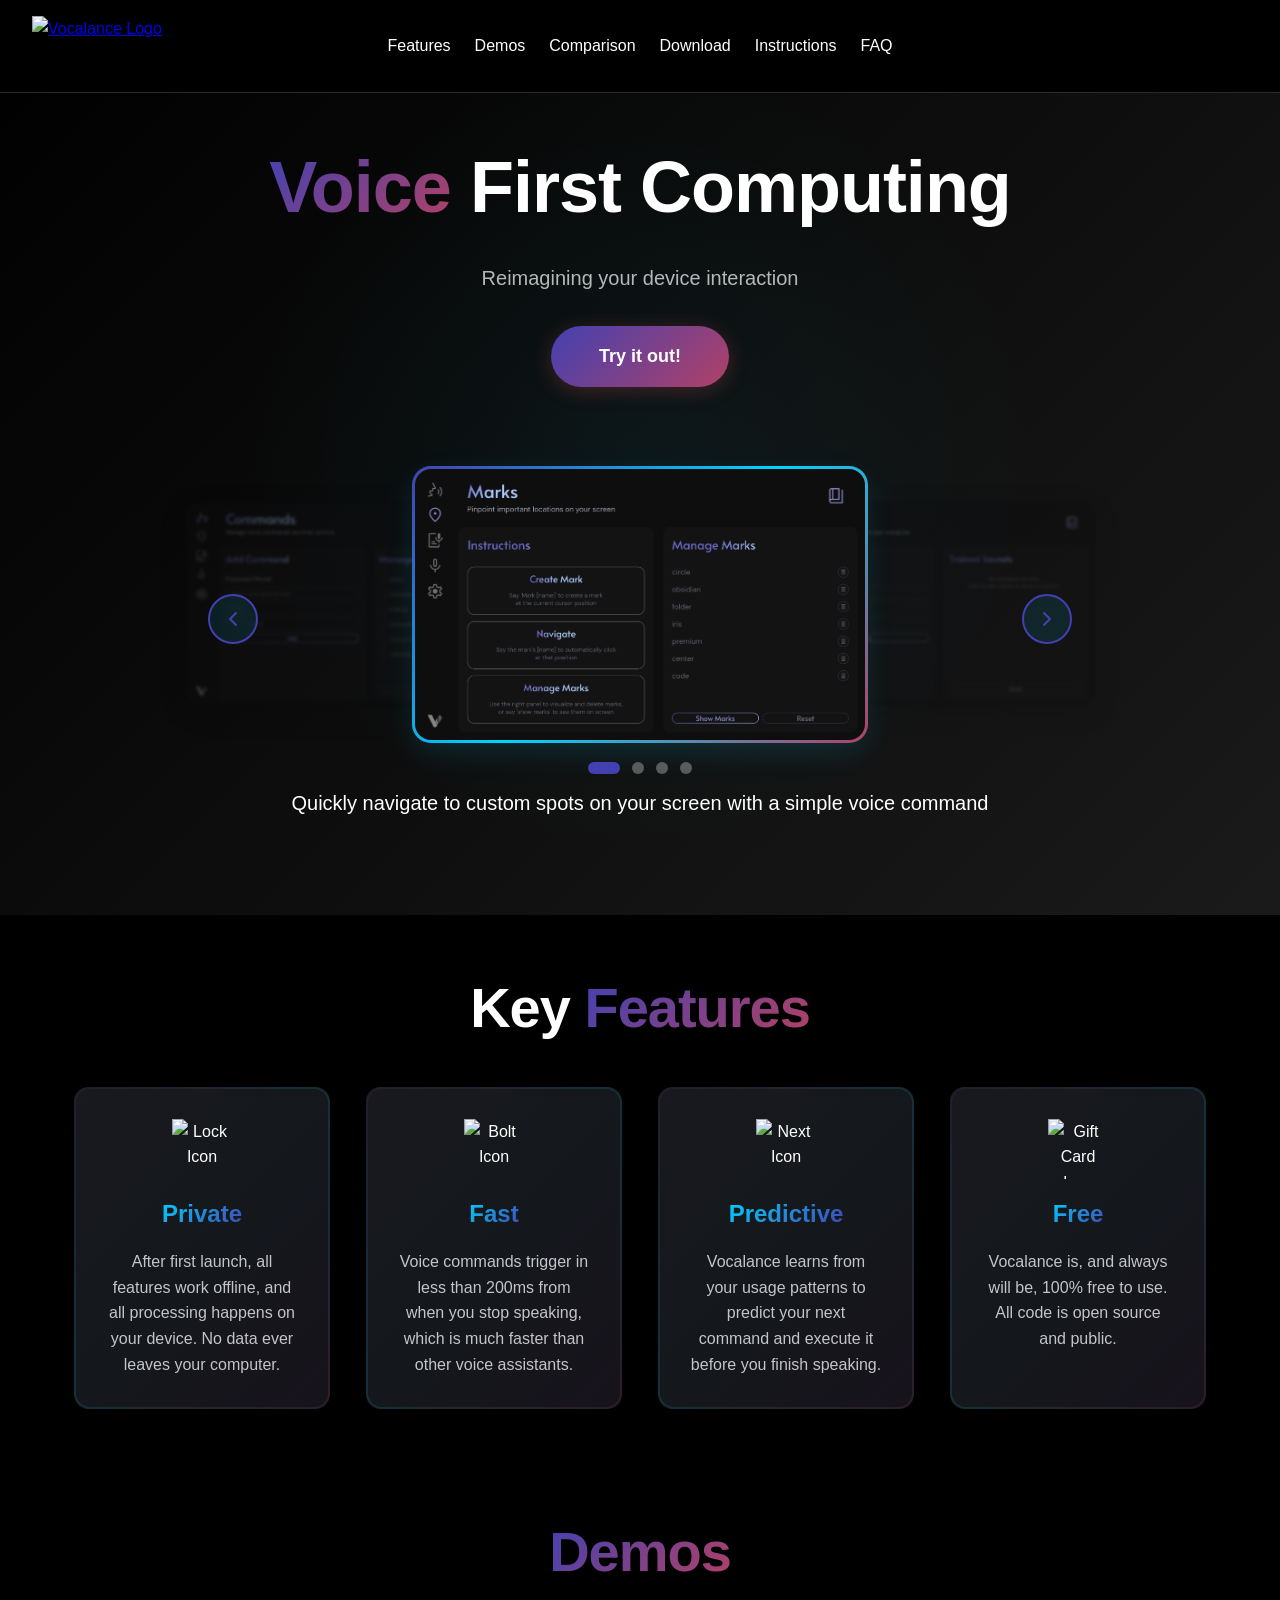
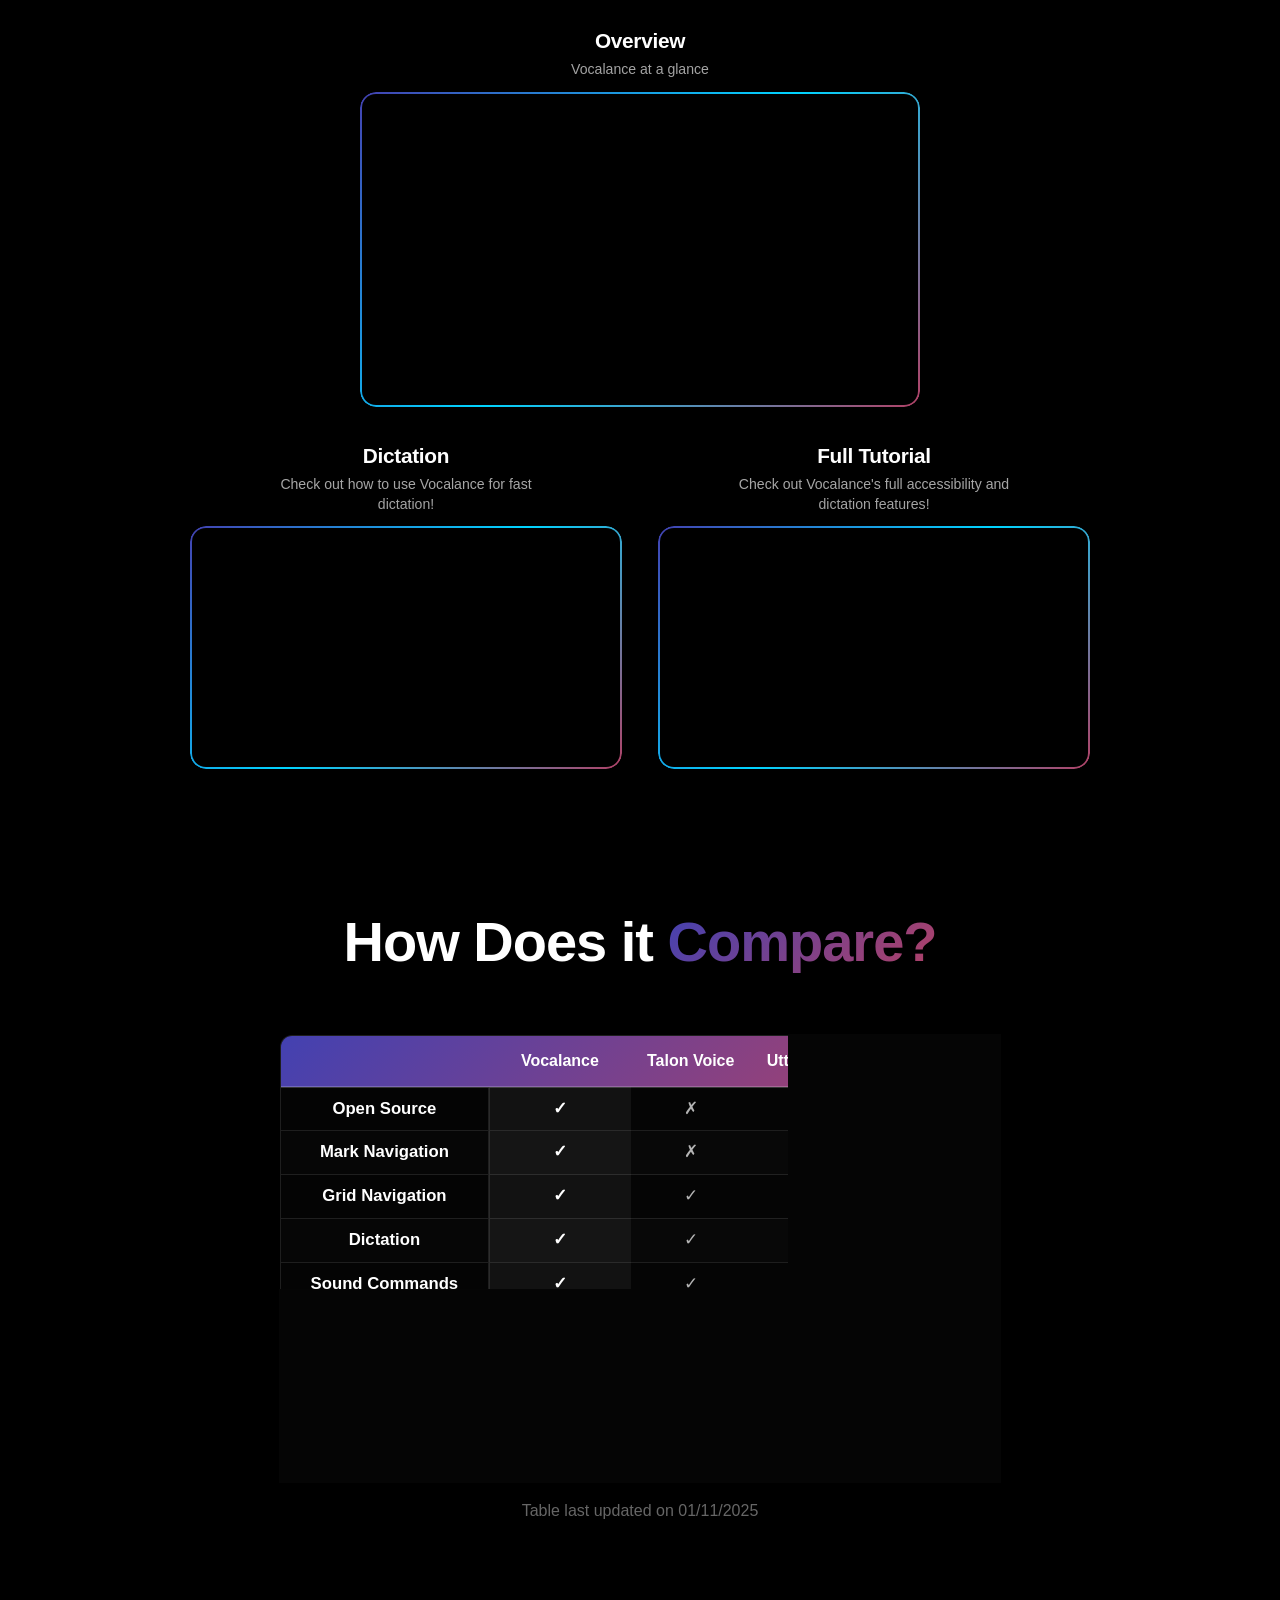
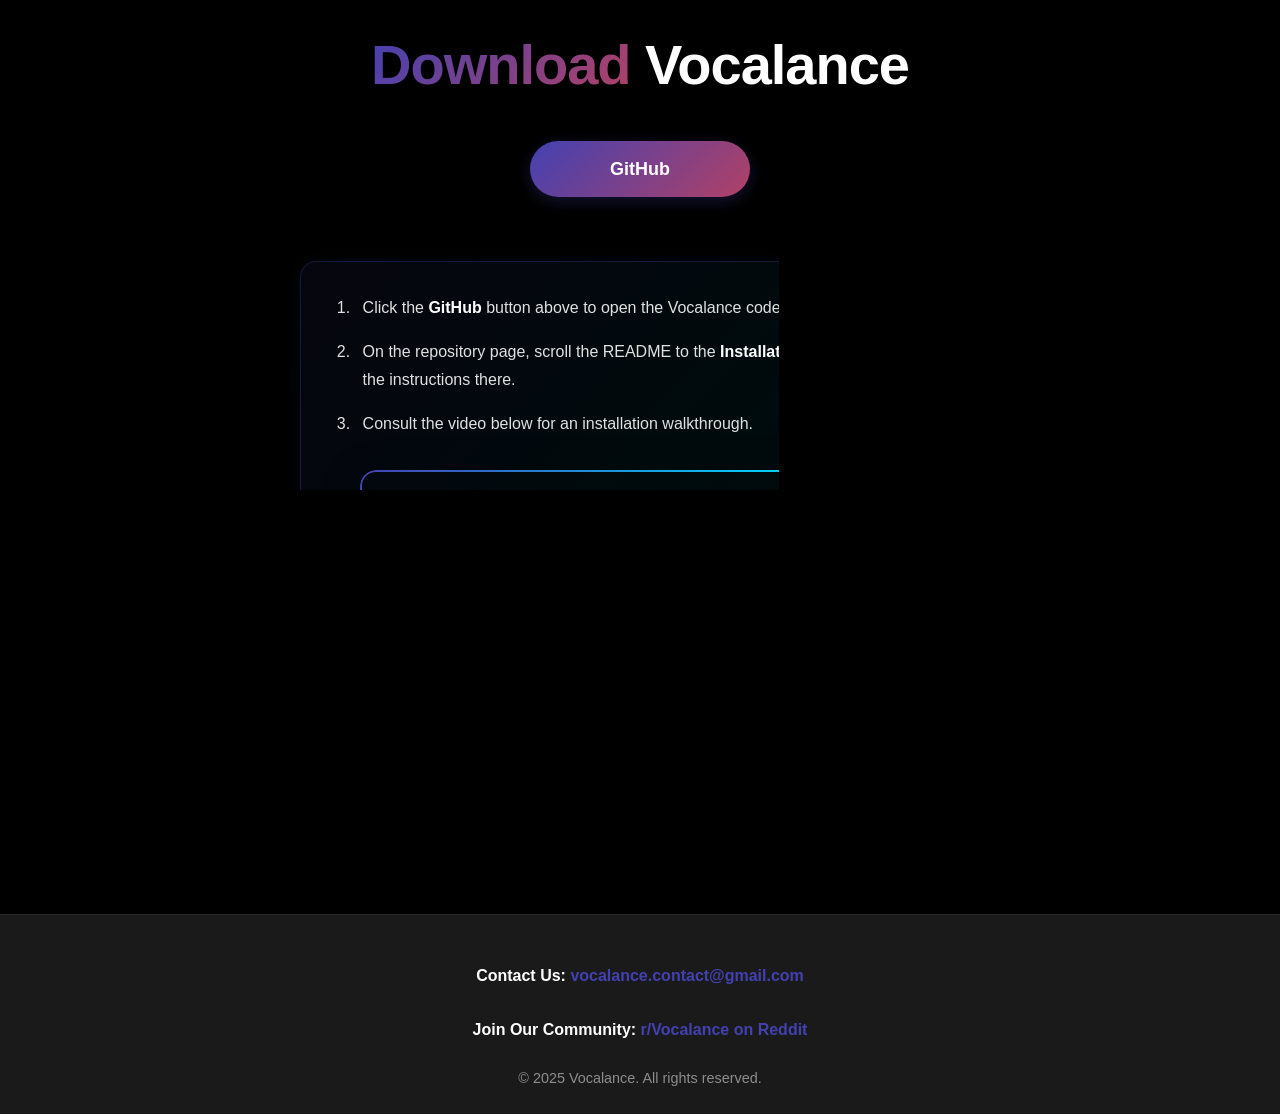
==== commit 820ee517: "add videos" ====
--- a/docs/index.html
+++ b/docs/index.html
@@ -126,42 +126,60 @@
     <section id="demo" class="demos-section">
         <h2 class="section-title"><span class="key-text">Demos</span></h2>
         
-        <!-- Dictation Demo -->
-        <div class="demo-item">
-            <h3 class="demo-title">Dictation</h3>
-            <p class="demo-item-subtitle">Check out how to use Vocalance for fast dictation!</p>
+        <div class="demo-item demo-item-primary">
+            <h3 class="demo-title-compact" id="demo-at-a-glance">Overview</h3>
+            <p class="demo-item-subtitle-compact">Vocalance at a glance</p>
             <div class="video-container-small">
                 <div class="video-frame-small">
-                    <iframe 
-                        width="100%" 
-                        height="100%" 
-                        src="https://www.youtube.com/embed/U1dti4OEhZo"
-                        title="Dictation Demo" 
-                        frameborder="0" 
-                        allow="accelerometer; autoplay; clipboard-write; encrypted-media; gyroscope; picture-in-picture; web-share" 
-                        referrerpolicy="strict-origin-when-cross-origin" 
+                    <iframe
+                        width="100%"
+                        height="100%"
+                        src="https://www.youtube.com/embed/w5RdXYKjGOU"
+                        title="Vocalance at a glance"
+                        frameborder="0"
+                        allow="accelerometer; autoplay; clipboard-write; encrypted-media; gyroscope; picture-in-picture; web-share"
+                        referrerpolicy="strict-origin-when-cross-origin"
                         allowfullscreen>
                     </iframe>
                 </div>
             </div>
         </div>
-        
-        <!-- Full Tutorial Demo -->
-        <div class="demo-item">
-            <h3 class="demo-title">Full Tutorial</h3>
-            <p class="demo-item-subtitle">Check out Vocalance's full accessibility and dictation features!</p>
-            <div class="video-container-small">
-                <div class="video-frame-small">
-                    <iframe 
-                        width="100%" 
-                        height="100%" 
-                        src="https://www.youtube.com/embed/Dm8m_ApuiVU"
-                        title="Full Tutorial" 
-                        frameborder="0" 
-                        allow="accelerometer; autoplay; clipboard-write; encrypted-media; gyroscope; picture-in-picture; web-share" 
-                        referrerpolicy="strict-origin-when-cross-origin" 
-                        allowfullscreen>
-                    </iframe>
+
+        <div class="demo-subrow" aria-label="More demo videos">
+            <div class="demo-item-compact">
+                <h4 class="demo-title-compact">Dictation</h4>
+                <p class="demo-item-subtitle-compact">Check out how to use Vocalance for fast dictation!</p>
+                <div class="video-container-compact">
+                    <div class="video-frame-small video-frame-compact">
+                        <iframe
+                            width="100%"
+                            height="100%"
+                            src="https://www.youtube.com/embed/U1dti4OEhZo"
+                            title="Dictation Demo"
+                            frameborder="0"
+                            allow="accelerometer; autoplay; clipboard-write; encrypted-media; gyroscope; picture-in-picture; web-share"
+                            referrerpolicy="strict-origin-when-cross-origin"
+                            allowfullscreen>
+                        </iframe>
+                    </div>
+                </div>
+            </div>
+            <div class="demo-item-compact">
+                <h4 class="demo-title-compact">Full Tutorial</h4>
+                <p class="demo-item-subtitle-compact">Check out Vocalance's full accessibility and dictation features!</p>
+                <div class="video-container-compact">
+                    <div class="video-frame-small video-frame-compact">
+                        <iframe
+                            width="100%"
+                            height="100%"
+                            src="https://www.youtube.com/embed/Dm8m_ApuiVU"
+                            title="Full Tutorial"
+                            frameborder="0"
+                            allow="accelerometer; autoplay; clipboard-write; encrypted-media; gyroscope; picture-in-picture; web-share"
+                            referrerpolicy="strict-origin-when-cross-origin"
+                            allowfullscreen>
+                        </iframe>
+                    </div>
                 </div>
             </div>
         </div>
@@ -257,21 +275,31 @@
     <section id="downloads" class="downloads-section">
         <h2 class="section-title"><span class="key-text">Download</span> Vocalance</h2>
         <div class="downloads-container">
-            <div class="download-item">
-                <button class="btn-download-simple btn-disabled">Windows 10/11</button>
-                <p class="coming-soon-text">Coming soon</p>
-            </div>
-            <div class="download-item">
-                <button class="btn-download-simple btn-disabled">Mac OS</button>
-                <p class="coming-soon-text">Coming soon</p>
-            </div>
+            <a href="https://github.com/rick12000/vocalance/" class="btn-download-simple" target="_blank" rel="noopener noreferrer">GitHub</a>
         </div>
         
-        <!-- Beta Notice -->
-        <div class="beta-notice">
-            <p class="beta-title">Vocalance Beta</p>
-            <p class="beta-description">Vocalance is currently in beta testing and open to all technical users who can build it from source.</p>
-            <p class="beta-description" style="margin-top: 1em;">To set up Vocalance on your computer, visit the <a href="https://github.com/rick12000/vocalance/" target="_blank" rel="noopener noreferrer" class="beta-link">GitHub repository</a> and follow the <strong>Installation</strong> section instructions in the README.</p>
+        <div class="install-instructions">
+            <ol class="install-steps">
+                <li>Click the <strong>GitHub</strong> button above to open the Vocalance code repository on GitHub.</li>
+                <li>On the repository page, scroll the README to the <strong>Installation</strong> section and follow the instructions there.</li>
+                <li>Consult the video below for an installation walkthrough.</li>
+            </ol>
+            <div class="install-video">
+                <div class="video-container-small">
+                    <div class="video-frame-small">
+                        <iframe
+                            width="100%"
+                            height="100%"
+                            src="https://www.youtube.com/embed/p2_gPICZ9x8"
+                            title="Vocalance installation walkthrough"
+                            frameborder="0"
+                            allow="accelerometer; autoplay; clipboard-write; encrypted-media; gyroscope; picture-in-picture; web-share"
+                            referrerpolicy="strict-origin-when-cross-origin"
+                            allowfullscreen>
+                        </iframe>
+                    </div>
+                </div>
+            </div>
         </div>
     </section>
 
--- a/docs/styles.css
+++ b/docs/styles.css
@@ -22,6 +22,10 @@
     --font-primary: -apple-system, BlinkMacSystemFont, 'Segoe UI', 'Roboto', 'Oxygen', 'Ubuntu', 'Cantarell', sans-serif;
     
     /* Desktop Spacing System */
+    --spacing-xs: 0.5rem;
+    --spacing-sm: 1rem;
+    --spacing-md: 1.5rem;
+    --spacing-lg: 2rem;
     --section-padding-vertical: 3rem;
     --section-padding-horizontal: 2rem;
     --content-gap: 2rem;
@@ -906,26 +910,8 @@
 .downloads-container {
     display: flex;
     justify-content: center;
-    align-items: stretch;
-    gap: var(--content-gap);
+    align-items: center;
     margin-top: var(--element-gap);
-}
-
-.download-item {
-    display: flex;
-    flex-direction: column;
-    align-items: center;
-    gap: var(--element-gap);
-    height: auto;
-    justify-content: flex-start;
-}
-
-.coming-soon-text {
-    color: rgba(255, 255, 255, 0.6);
-    font-size: 0.9rem;
-    font-weight: 400;
-    margin: 0;
-    margin-top: var(--spacing-xs);
 }
 
 .btn-download-simple {
@@ -951,90 +937,68 @@
     box-sizing: border-box;
 }
 
-.btn-download-simple:hover:not(.btn-disabled) {
+.btn-download-simple:hover {
     background: linear-gradient(135deg, var(--color-electric-blue-hover) 0%, var(--color-electric-blue) 100%);
     transform: translateY(-2px);
     box-shadow: 0 6px 20px rgba(67, 65, 177, 0.4);
 }
 
-.btn-download-simple:active:not(.btn-disabled) {
+.btn-download-simple:active {
     transform: translateY(0);
 }
 
-.btn-disabled {
-    background: rgba(255, 255, 255, 0.1);
-    color: rgba(255, 255, 255, 0.5);
-    cursor: not-allowed;
-    box-shadow: none;
-}
-
 /* =====================
-   Beta Notice Section
+   Download / installation instructions
    ===================== */
 
-.beta-notice {
+.install-instructions {
+    position: relative;
     margin-top: calc(var(--content-gap) * 2);
     padding: var(--element-margin);
     background: linear-gradient(135deg, rgba(67, 65, 177, 0.08) 0%, rgba(0, 212, 255, 0.05) 50%, rgba(177, 65, 102, 0.08) 100%);
     border: 1px solid rgba(67, 65, 177, 0.3);
     border-radius: 16px;
-    text-align: center;
-    max-width: 600px;
+    max-width: 680px;
     margin-left: auto;
     margin-right: auto;
     backdrop-filter: blur(10px);
     box-shadow: 0 4px 20px rgba(0, 212, 255, 0.05);
 }
 
-.beta-notice::before {
-    content: '';
-    position: absolute;
-    top: 0;
-    left: 0;
-    right: 0;
-    bottom: 0;
-    border-radius: 16px;
-    padding: 1px;
-    background: linear-gradient(135deg, #4341b1 0%, #00d4ff 50%, #b14166 100%);
-    -webkit-mask: linear-gradient(#fff 0 0) content-box, linear-gradient(#fff 0 0);
-    -webkit-mask-composite: xor;
-    mask-composite: exclude;
-    z-index: -1;
-    pointer-events: none;
-}
-
-.beta-title {
-    font-size: 1.5rem;
-    font-weight: 700;
-    background: linear-gradient(135deg, var(--color-electric-blue) 0%, var(--color-electric-blue-gradient-end) 100%);
-    -webkit-background-clip: text;
-    -webkit-text-fill-color: transparent;
-    background-clip: text;
+.install-steps {
+    margin: 0;
+    padding-left: 1.35rem;
+    text-align: left;
+    color: rgba(255, 255, 255, 0.88);
+    font-size: 1rem;
+    line-height: 1.75;
+    list-style-position: outside;
+}
+
+.install-steps li {
+    padding-left: 0.5rem;
     margin-bottom: var(--spacing-sm);
 }
 
-.beta-description {
-    font-size: 1rem;
-    color: rgba(255, 255, 255, 0.8);
-    line-height: 1.8;
-    margin: 0;
-}
-
-.beta-link {
-    color: var(--color-electric-blue);
-    text-decoration: none;
+.install-steps li:last-of-type {
+    margin-bottom: 0;
+}
+
+.install-steps strong {
+    color: var(--color-white);
     font-weight: 600;
-    transition: var(--transition-smooth);
-    border-bottom: 2px solid transparent;
-}
-
-.beta-link:hover {
-    color: var(--color-electric-blue-gradient-end);
-    border-bottom-color: var(--color-electric-blue);
-}
-
-.beta-link:active {
-    opacity: 0.8;
+}
+
+.install-video {
+    margin-top: var(--content-gap);
+    display: flex;
+    flex-direction: column;
+    align-items: center;
+}
+
+.install-instructions .video-container-small,
+.install-instructions .video-frame-small {
+    width: 100%;
 }
 
 /* =====================
@@ -1059,22 +1023,66 @@
     margin-top: var(--content-gap);
 }
 
-.demo-title {
-    font-size: clamp(1.5rem, 3vw, 2.25rem);
+.demo-item-primary {
+    margin-bottom: 0;
+}
+
+/* Secondary demos: two compact videos in one row */
+.demo-subrow {
+    display: grid;
+    grid-template-columns: repeat(2, minmax(0, 1fr));
+    gap: clamp(1.25rem, 3.5vw, 2.25rem);
+    width: 100%;
+    max-width: 900px;
+    margin: calc(var(--content-gap) * 1.15) auto var(--content-gap);
+    align-items: start;
+    justify-content: center;
+}
+
+.demo-item-compact {
+    display: flex;
+    flex-direction: column;
+    align-items: center;
+    text-align: center;
+    min-width: 0;
+}
+
+.demo-title-compact {
+    font-size: clamp(1.05rem, 1.8vw, 1.3rem);
     font-weight: 700;
     text-align: center;
-    margin-bottom: var(--element-gap);
-    letter-spacing: -0.5px;
     color: var(--color-white);
-}
-
-.demo-item-subtitle {
-    font-size: clamp(0.95rem, 1.5vw, 1.125rem);
-    color: rgba(255, 255, 255, 0.7);
+    margin: 0 0 0.4rem 0;
+    line-height: 1.2;
+    letter-spacing: -0.3px;
+}
+
+.demo-item-subtitle-compact {
+    font-size: clamp(0.8rem, 1.1vw, 0.9rem);
     text-align: center;
-    margin-bottom: var(--element-gap);
-    font-weight: 400;
-    max-width: 600px;
+    color: rgba(255, 255, 255, 0.65);
+    margin: 0 0 0.75rem 0;
+    line-height: 1.4;
+    max-width: 36ch;
+}
+
+.video-container-compact {
+    display: flex;
+    justify-content: center;
+    align-items: center;
+    width: 100%;
+}
+
+.video-frame-compact {
+    max-width: min(100%, 400px);
+    width: 100%;
+    box-shadow: 0 6px 28px rgba(0, 0, 0, 0.28);
+    border-radius: 12px;
+}
+
+.video-frame-compact::before {
+    border-radius: 12px;
+    padding: 1.5px;
 }
 
 .video-container-small {
@@ -1437,21 +1445,29 @@
         margin-bottom: 1.5rem;
         margin-top: 1.5rem;
     }
-    
-    .demo-title {
-        font-size: 1.5rem;
-        margin-bottom: 0.75rem;
-    }
-    
-    .demo-item-subtitle {
-        font-size: 1rem;
-        margin-bottom: 1rem;
+
+    .demo-item-primary {
+        margin-top: 0.5rem;
+    }
+
+    .demo-subrow {
+        grid-template-columns: 1fr;
+        max-width: 100%;
+        margin-top: 2.25rem;
+        margin-bottom: 2.25rem;
+        margin-left: auto;
+        margin-right: auto;
+        gap: 2.5rem;
     }
     
     .video-frame-small {
         max-width: 100%;
     }
 
+    .video-frame-compact {
+        max-width: 100%;
+    }
+
     /* Features section doesn't need extra top margin */
     .features-section {
         margin-top: 0;
@@ -1467,10 +1483,6 @@
         margin-bottom: 0.5rem;
     }
 
-    .downloads-container {
-        flex-direction: column;
-        gap: 1rem;
-    }
 }
 
 @media (max-width: 480px) {
@@ -1576,11 +1588,6 @@
         font-size: 0.6rem;
     }
 
-    .downloads-container {
-        flex-direction: column;
-        gap: var(--element-gap);
-    }
-
     .btn-download-simple {
         min-width: 180px;
         width: 180px;
@@ -1589,10 +1596,6 @@
         font-size: 1rem;
     }
 
-    .coming-soon-text {
-        font-size: 0.75rem;
-    }
-
     .footer {
         padding: 0.75rem 0.5rem;
         font-size: 0.75rem;
